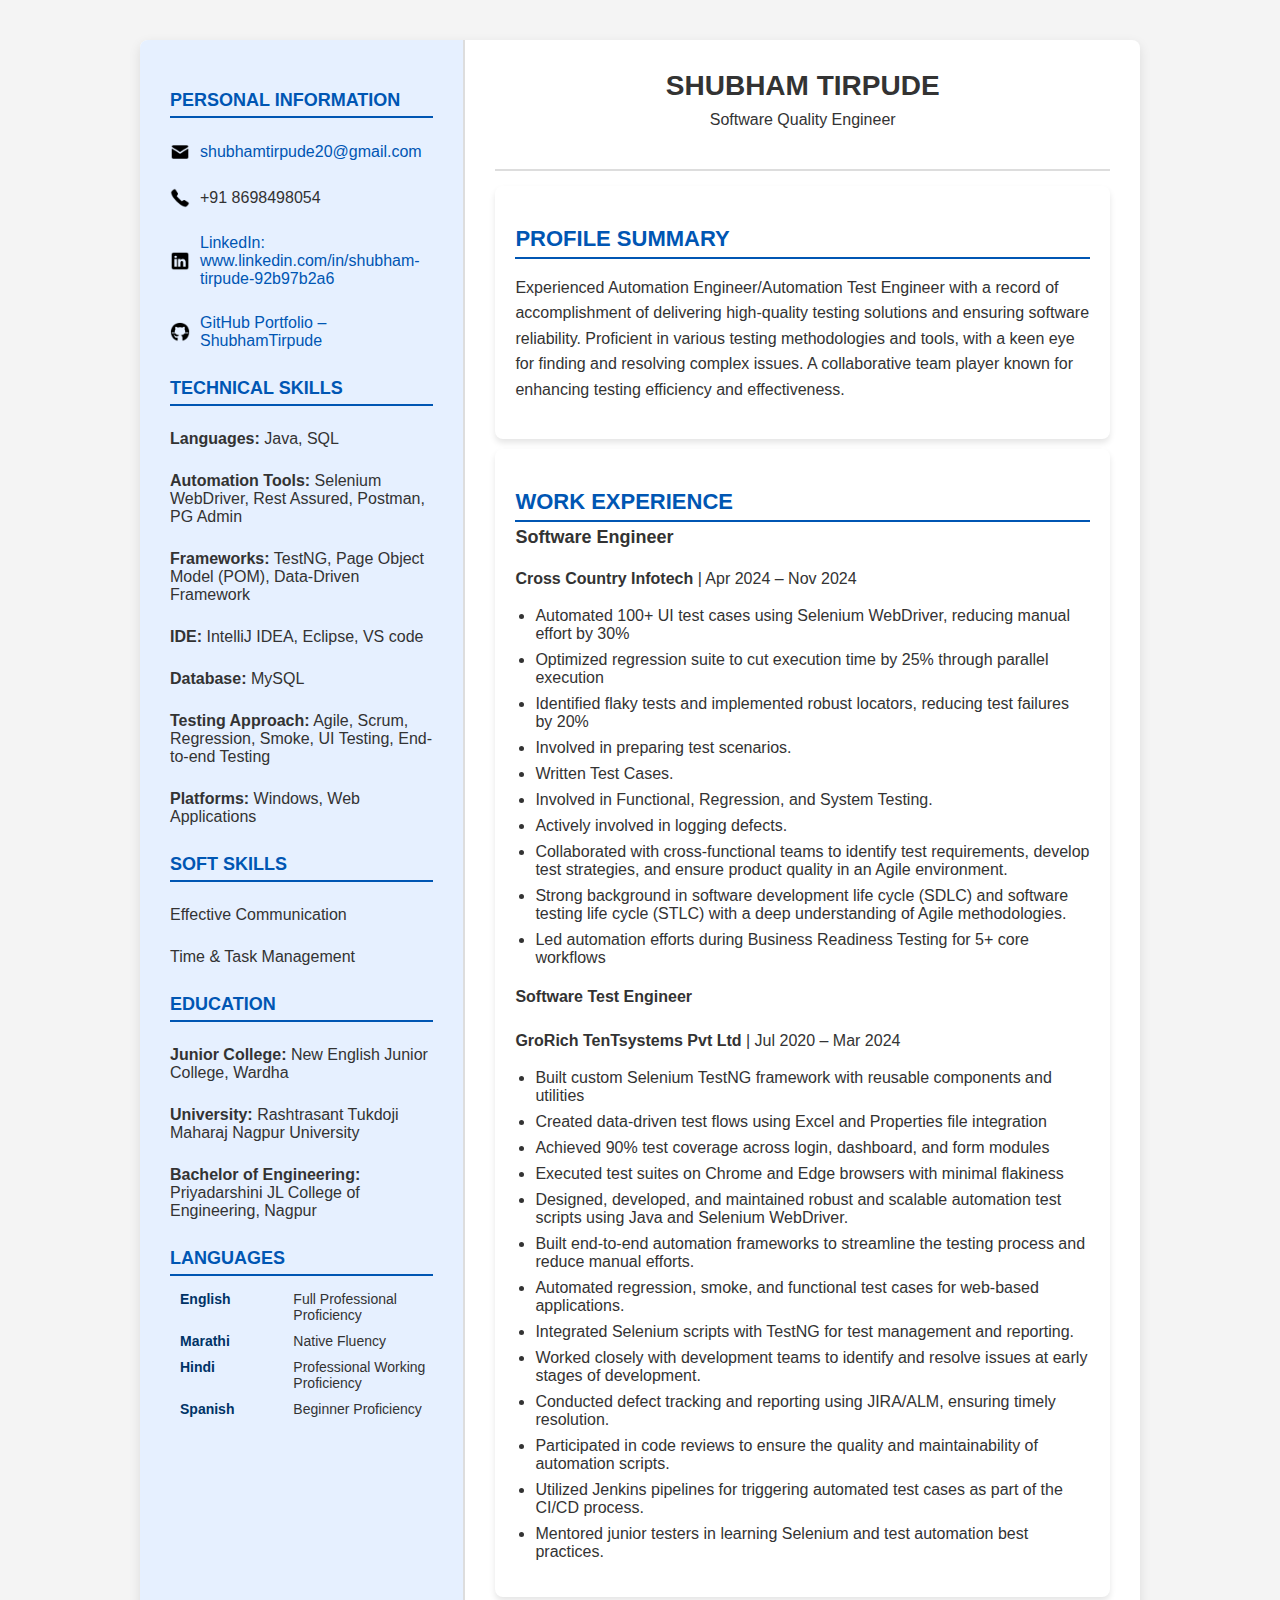
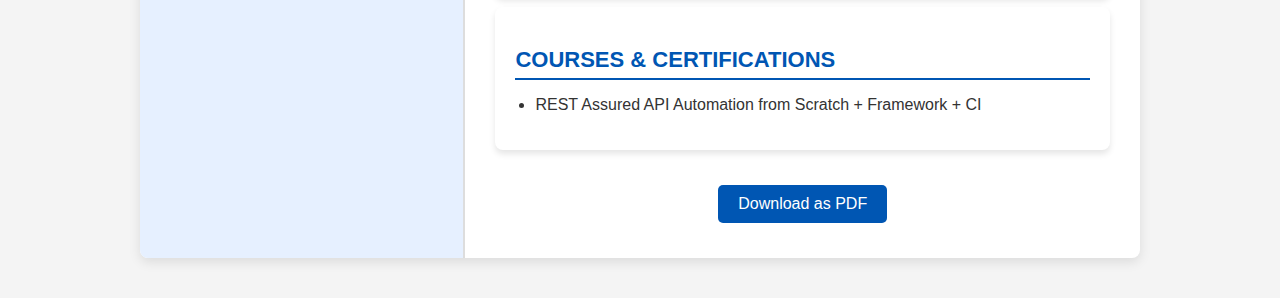
==== Shubham_Tirpude_Resume_Version2.html @ e66fa81f "new resume commit" ====
<!DOCTYPE html>
<html lang="en">
<head>
    <meta charset="UTF-8" />
    <meta name="viewport" content="width=device-width, initial-scale=1.0"/>
    <title>Resume - Shubham Tirpude</title>
    <link rel="stylesheet" href="Shubham_NewCssStyle.css" />
</head>
<body>
    <div class="resume-container">
        <!-- Sidebar -->
        <aside class="sidebar">
            <div class="profile-section">
                <h2>PERSONAL INFORMATION</h2>
                <ul>
                    <li><img src="./Icons/EmailIconBlack.png" alt="Email Icon" width="20"> <a href="mailto:shubhamtirpude20@gmail.com">shubhamtirpude20@gmail.com</a></li>
                    <li><img src="./Icons/PhoneIcon.png" alt="Phone Icon" width="20"> +91 8698498054</li>
                    <li><img src="./Icons/icons8-linkedin-48.png" alt="LinkedIn Icon" width="20"> <a href="www.linkedin.com/in/shubham-tirpude-92b97b2a6">LinkedIn: www.linkedin.com/in/shubham-tirpude-92b97b2a6</a></li>
                    <li><img src="./Icons/GitIcon.png" alt="GitHub Icon" width="20"> <a href="https://github.com/shubhamieshubhism/testingAutomation.git">GitHub Portfolio – ShubhamTirpude</a></li>
                </ul>
            </div>

            <div class="skills-section">
                <h2>TECHNICAL SKILLS</h2>
                <ul>
                    <li><strong>Languages:</strong> Java, SQL</li>
                    <li><strong>Automation Tools:</strong> Selenium WebDriver, Rest Assured, Postman, PG Admin</li>
                    <li><strong>Frameworks:</strong> TestNG, Page Object Model (POM), Data-Driven Framework</li>
                    <li><strong>IDE:</strong> IntelliJ IDEA, Eclipse, VS code</li>
                    <li><strong>Database:</strong> MySQL</li>
                    <li><strong>Testing Approach:</strong> Agile, Scrum, Regression, Smoke, UI Testing, End-to-end Testing</li>
                    <li><strong>Platforms:</strong> Windows, Web Applications</li>
                </ul>
            </div>

            <div class="other-details">
                <h2>SOFT SKILLS</h2>
                <ul>
                    <li>Effective Communication</li>
                    <li>Time & Task Management</li>
                </ul>
            </div>

            <div class="education">
                <h2>EDUCATION</h2>
                <ul>
                    <li>
                        <strong>Junior College:</strong>
                        New English Junior College, Wardha
                    </li>

                    <li>
                        <strong>University:</strong>
                        Rashtrasant Tukdoji Maharaj Nagpur University
                    </li>

                    <li>
                        <strong>Bachelor of Engineering:</strong>
                        Priyadarshini JL College of Engineering, Nagpur
                    </li>
                    
                </ul>
            </div>


            <div class="languages">
                <h2>LANGUAGES</h2>
                <div class="language-grid">
                    <div class="language-item">
                        <span class="language-name">English</span>
                        <span class="language-level">Full Professional Proficiency</span>
                    </div>
                    <div class="language-item">
                        <span class="language-name">Marathi</span>
                        <span class="language-level">Native Fluency</span>
                    </div>
                    <div class="language-item">
                        <span class="language-name">Hindi</span>
                        <span class="language-level">Professional Working Proficiency</span>
                    </div>

                    <div class="language-item">
                        <span class="language-name">Spanish</span>
                        <span class="language-level">Beginner Proficiency</span>
                    </div>
                </div>
            </div>
        </aside>

        <!-- Main Content -->
        <main class="content">
            <header>
                <h1 class="styled-heading">SHUBHAM TIRPUDE</h1>
                <p class="designation">Software Quality Engineer</p>
            </header>

            <section class="profile-summary">
                <h2>PROFILE SUMMARY</h2>
                <p>Experienced Automation Engineer/Automation Test Engineer with a record of accomplishment of delivering high-quality testing solutions and ensuring software reliability. Proficient in various testing methodologies and tools, with a keen eye for finding and resolving complex issues. A collaborative team player known for enhancing testing efficiency and effectiveness.</p>
            </section>

            <section class="work-experience">
                <h2>WORK EXPERIENCE</h2>
                <h3>Software Engineer</h3>
                <p><strong>Cross Country Infotech</strong> | Apr 2024 – Nov 2024</p>
                <ul>
                    <li>Automated 100+ UI test cases using Selenium WebDriver, reducing manual effort by 30%</li>
                    <li>Optimized regression suite to cut execution time by 25% through parallel execution</li>
                    <li>Identified flaky tests and implemented robust locators, reducing test failures by 20%</li>
                    <li>Involved in preparing test scenarios.</li>
                    <li>Written Test Cases.</li>
                    <li>Involved in Functional, Regression, and System Testing.</li>
                    <li>Actively involved in logging defects.</li>
                    <li>Collaborated with cross-functional teams to identify test requirements, develop test strategies, and ensure product quality in an Agile environment.</li>
                    <li>Strong background in software development life cycle (SDLC) and software testing life cycle (STLC) with a deep understanding of Agile methodologies.</li>
                    <li>Led automation efforts during Business Readiness Testing for 5+ core workflows</li>    
                </ul>

                <h4>Software Test Engineer</h4>
                <p><strong>GroRich TenTsystems Pvt Ltd</strong> | Jul 2020 – Mar 2024</p>
                <ul>
                    <li>Built custom Selenium TestNG framework with reusable components and utilities</li>
                    <li>Created data-driven test flows using Excel and Properties file integration</li>
                    <li>Achieved 90% test coverage across login, dashboard, and form modules</li>
                    <li>Executed test suites on Chrome and Edge browsers with minimal flakiness</li>
                    <li>Designed, developed, and maintained robust and scalable automation test scripts using Java and Selenium WebDriver.</li>
                    <li>Built end-to-end automation frameworks to streamline the testing process and reduce manual efforts.</li>
                    <li>Automated regression, smoke, and functional test cases for web-based applications.</li>
                    <li>Integrated Selenium scripts with TestNG for test management and reporting.</li>
                    <li>Worked closely with development teams to identify and resolve issues at early stages of development.</li>
                    <li>Conducted defect tracking and reporting using JIRA/ALM, ensuring timely resolution.</li>
                    <li>Participated in code reviews to ensure the quality and maintainability of automation scripts.</li>
                    <li>Utilized Jenkins pipelines for triggering automated test cases as part of the CI/CD process.</li>
                    <li>Mentored junior testers in learning Selenium and test automation best practices.</li>
                </ul>
                
            </section>

            
                
            </section>

            <section>
                <div class="certifications">
                    <h2>COURSES & CERTIFICATIONS</h2>
                    <ul>
                        <li>REST Assured API Automation from Scratch + Framework + CI</li>
                    </ul>
                </div>
            </section>

            <div class="download-buttons">
                <button onclick="window.print()">Download as PDF</button>
            </div>
        </main>
    </div>
</body>
</html>
---- Shubham_NewCssStyle.css ----
body {
    font-family: 'Arial', sans-serif;
    margin: 0;
    padding: 0;
    background-color: #f4f4f4;
}

.resume-container {
    display: flex;
    max-width: 1000px;
    margin: 40px auto;
    background: #fff;
    box-shadow: 0px 4px 12px rgba(0, 0, 0, 0.1);
    border-radius: 8px;
    overflow: hidden;
}

/* Sidebar */
.sidebar {
    width: 30%;
    background: #e6f0ff;
    padding: 30px;
    color: #333;
    border-right: 2px solid #ddd;
}

.sidebar h2 {
    font-size: 18px;
    font-weight: bold;
    color: #0056b3;
    border-bottom: 2px solid #0056b3;
    padding-bottom: 5px;
    margin-bottom: 15px;
}

.sidebar ul {
    list-style-type: none;
    padding: 0;
}

.sidebar ul li {
    padding: 8px 0;
    transition: background 0.2s ease;
}

.sidebar ul li:hover {
    background-color: #dce9ff;
    border-radius: 4px;
    cursor: pointer;
    padding-left: 5px;
}

.sidebar a {
    color: #0056b3;
    text-decoration: none;
}

.sidebar a:hover {
    text-decoration: underline;
}

.profile-section ul li {
    display: flex;
    align-items: center;
    margin-bottom: 10px;
}

.profile-section ul li img {
    margin-right: 10px;
}

.language-grid {
    display: grid;
    grid-template-columns: 1fr 1.5fr;
    gap: 10px 20px;
    padding-left: 10px;
    margin-top: 10px;
    font-size: 14px;
}

.language-item {
    display: contents;
}

.language-name {
    font-weight: 600;
    color: #003366;
}

.language-level {
    color: #333;
}

.education-grid {
    display: flex;
    flex-direction: column;
    gap: 10px;
    margin-top: 10px;
}

.education-item {
    padding: 8px 0;
}

/* Main Content */
.content {
    width: 70%;
    padding: 30px;
    color: #333;
}

header {
    text-align: center;
    padding-bottom: 20px;
    margin-bottom: 15px;
    border-bottom: 2px solid #ddd;
}

header h1 {
    font-size: 28px;
    margin: 0;
    color: #333;
}

.designation {
    font-size: 16px;
    color: #333;
    margin-top: 5px;
}

h2 {
    color: #0056b3;
    font-size: 22px;
    border-bottom: 2px solid #0056b3;
    padding-bottom: 5px;
    margin-top: 20px;
    margin-bottom: 5px;
}

h3 {
    margin-top: 5px;
    font-size: 18px;
    color: #333;
}

p {
    font-size: 16px;
    color: #333;
    line-height: 1.6;
}

ul {
    padding-left: 20px;
    list-style-type: disc;
}

ul li {
    font-size: 16px;
    margin-bottom: 8px;
}

/* Card sections */
.projects,
.profile-summary,
.work-experience,
.certifications {
    padding: 20px;
    margin-top: 10px;
    border-radius: 8px;
    box-shadow: 0 4px 6px rgba(0, 0, 0, 0.1);
}

/* Download Buttons */
.download-buttons {
    margin-top: 30px;
    text-align: center;
}

.download-buttons button {
    background-color: #0056b3;
    color: white;
    font-size: 16px;
    padding: 10px 20px;
    border: none;
    border-radius: 5px;
    cursor: pointer;
    margin: 5px;
}

.download-buttons button:hover {
    background-color: #003d80;
}

/* Responsive Layout */
@media screen and (max-width: 768px) {
    .resume-container {
        flex-direction: column;
        margin: 20px;
    }

    .sidebar,
    .content {
        width: 100%;
        border-radius: 8px;
    }

    .sidebar {
        border-right: none;
        border-bottom: 2px solid #ddd;
    }
}

/* Print Styles */
@media print {
    body {
        background: white;
        color: black;
    }

    .resume-container {
        box-shadow: none;
        margin: 0;
        width: 100%;
    }

    .download-buttons {
        display: none;
    }

    .sidebar {
        page-break-after: always;
    }
}
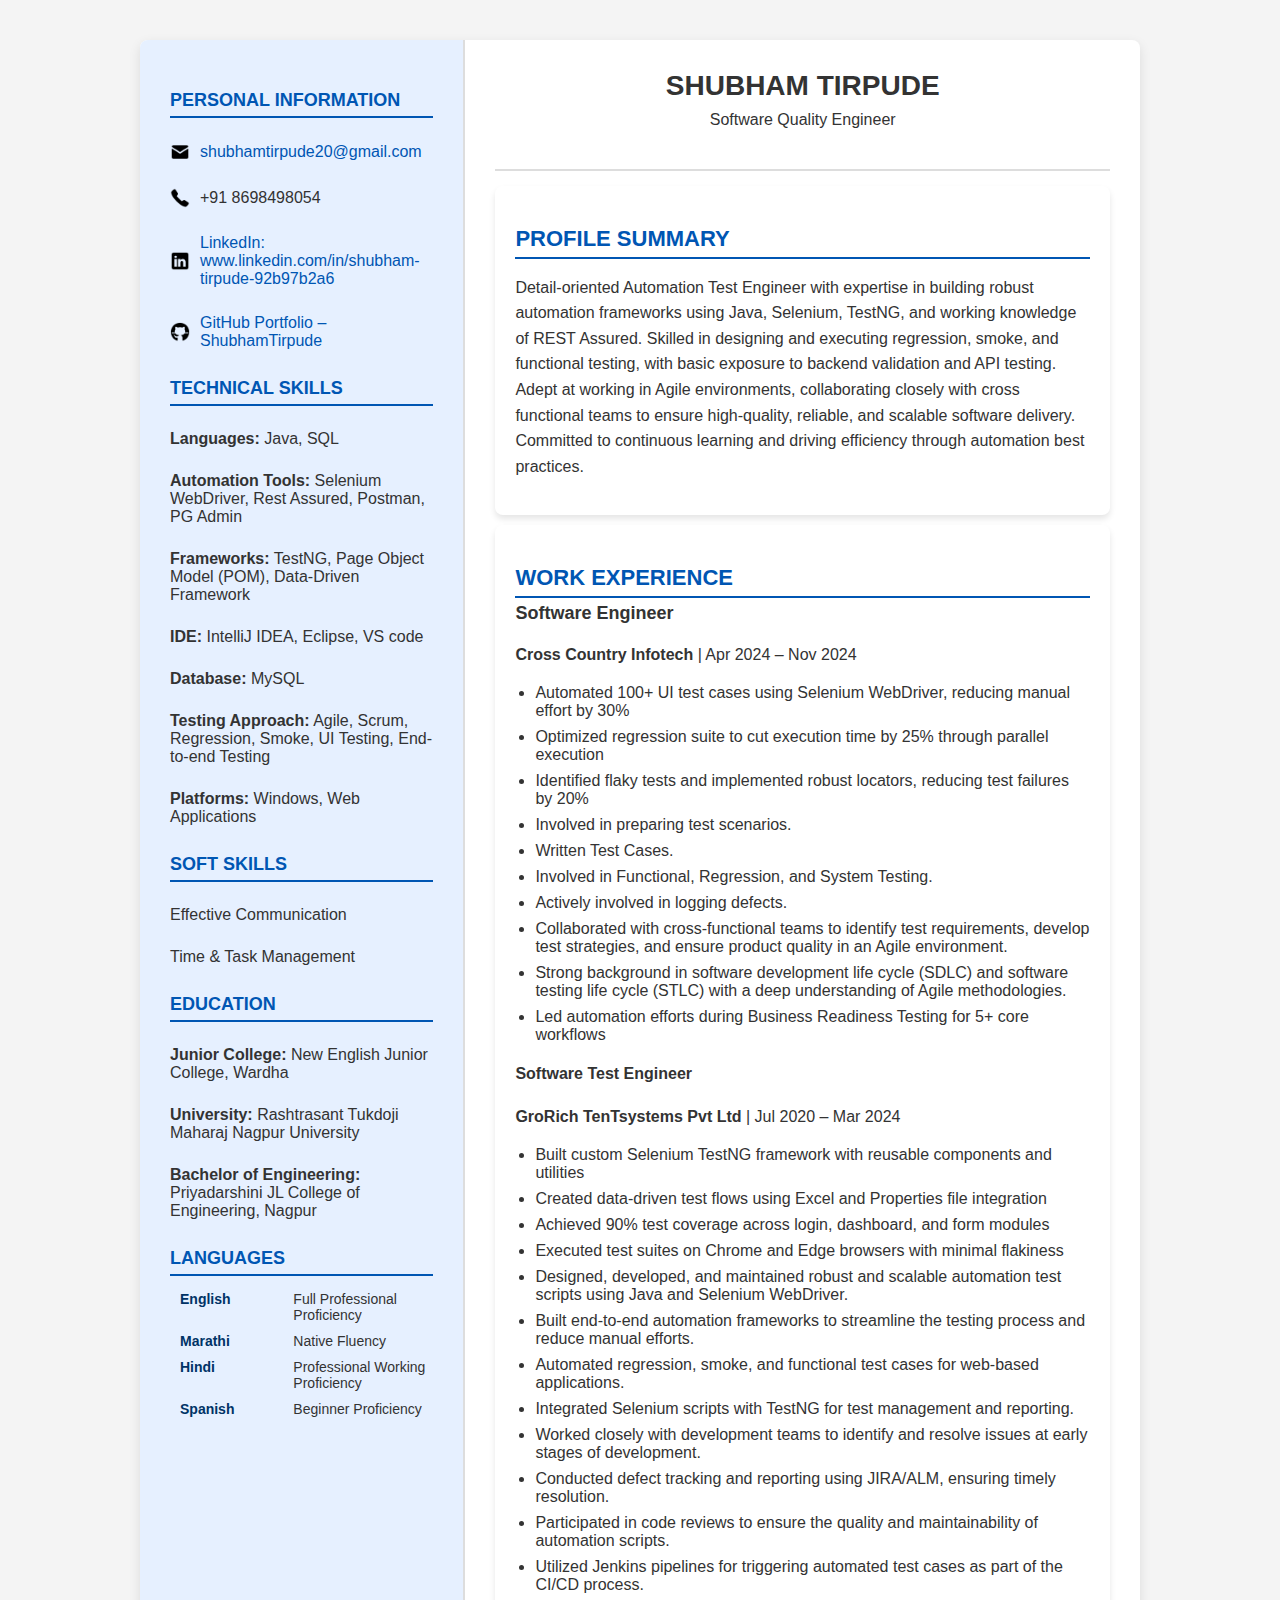
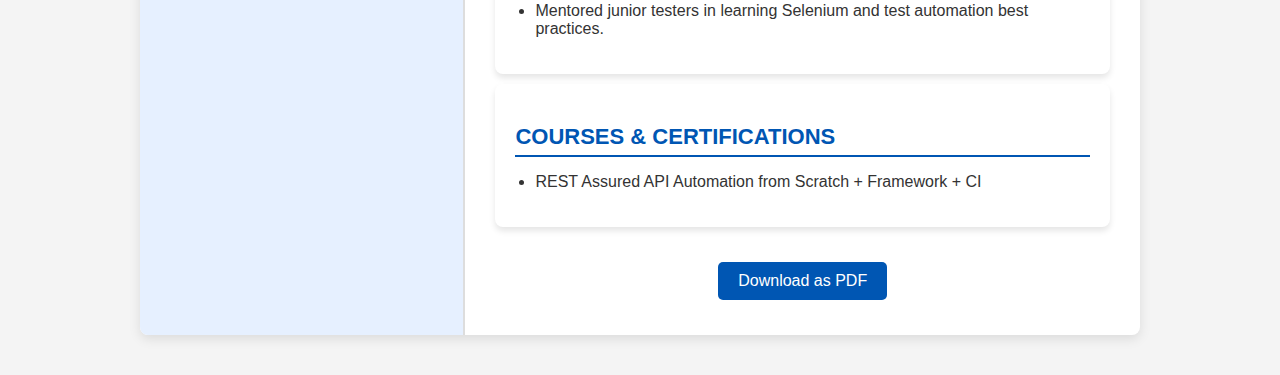
==== commit 9d401798: "Changes commit in resume" ====
--- a/Shubham_Tirpude_Resume_Version2.html
+++ b/Shubham_Tirpude_Resume_Version2.html
@@ -96,7 +96,14 @@
 
             <section class="profile-summary">
                 <h2>PROFILE SUMMARY</h2>
-                <p>Experienced Automation Engineer/Automation Test Engineer with a record of accomplishment of delivering high-quality testing solutions and ensuring software reliability. Proficient in various testing methodologies and tools, with a keen eye for finding and resolving complex issues. A collaborative team player known for enhancing testing efficiency and effectiveness.</p>
+                <p>Detail-oriented Automation Test Engineer with expertise in building robust
+                    automation frameworks using Java, Selenium, TestNG, and working knowledge
+                    of REST Assured. Skilled in designing and executing regression, smoke, and
+                    functional testing, with basic exposure to backend validation and API testing.
+                    Adept at working in Agile environments, collaborating closely with cross functional teams to ensure high-quality, reliable, and scalable software delivery.
+                    Committed to continuous learning and driving efficiency through automation best
+                    practices.
+                    </p>
             </section>
 
             <section class="work-experience">
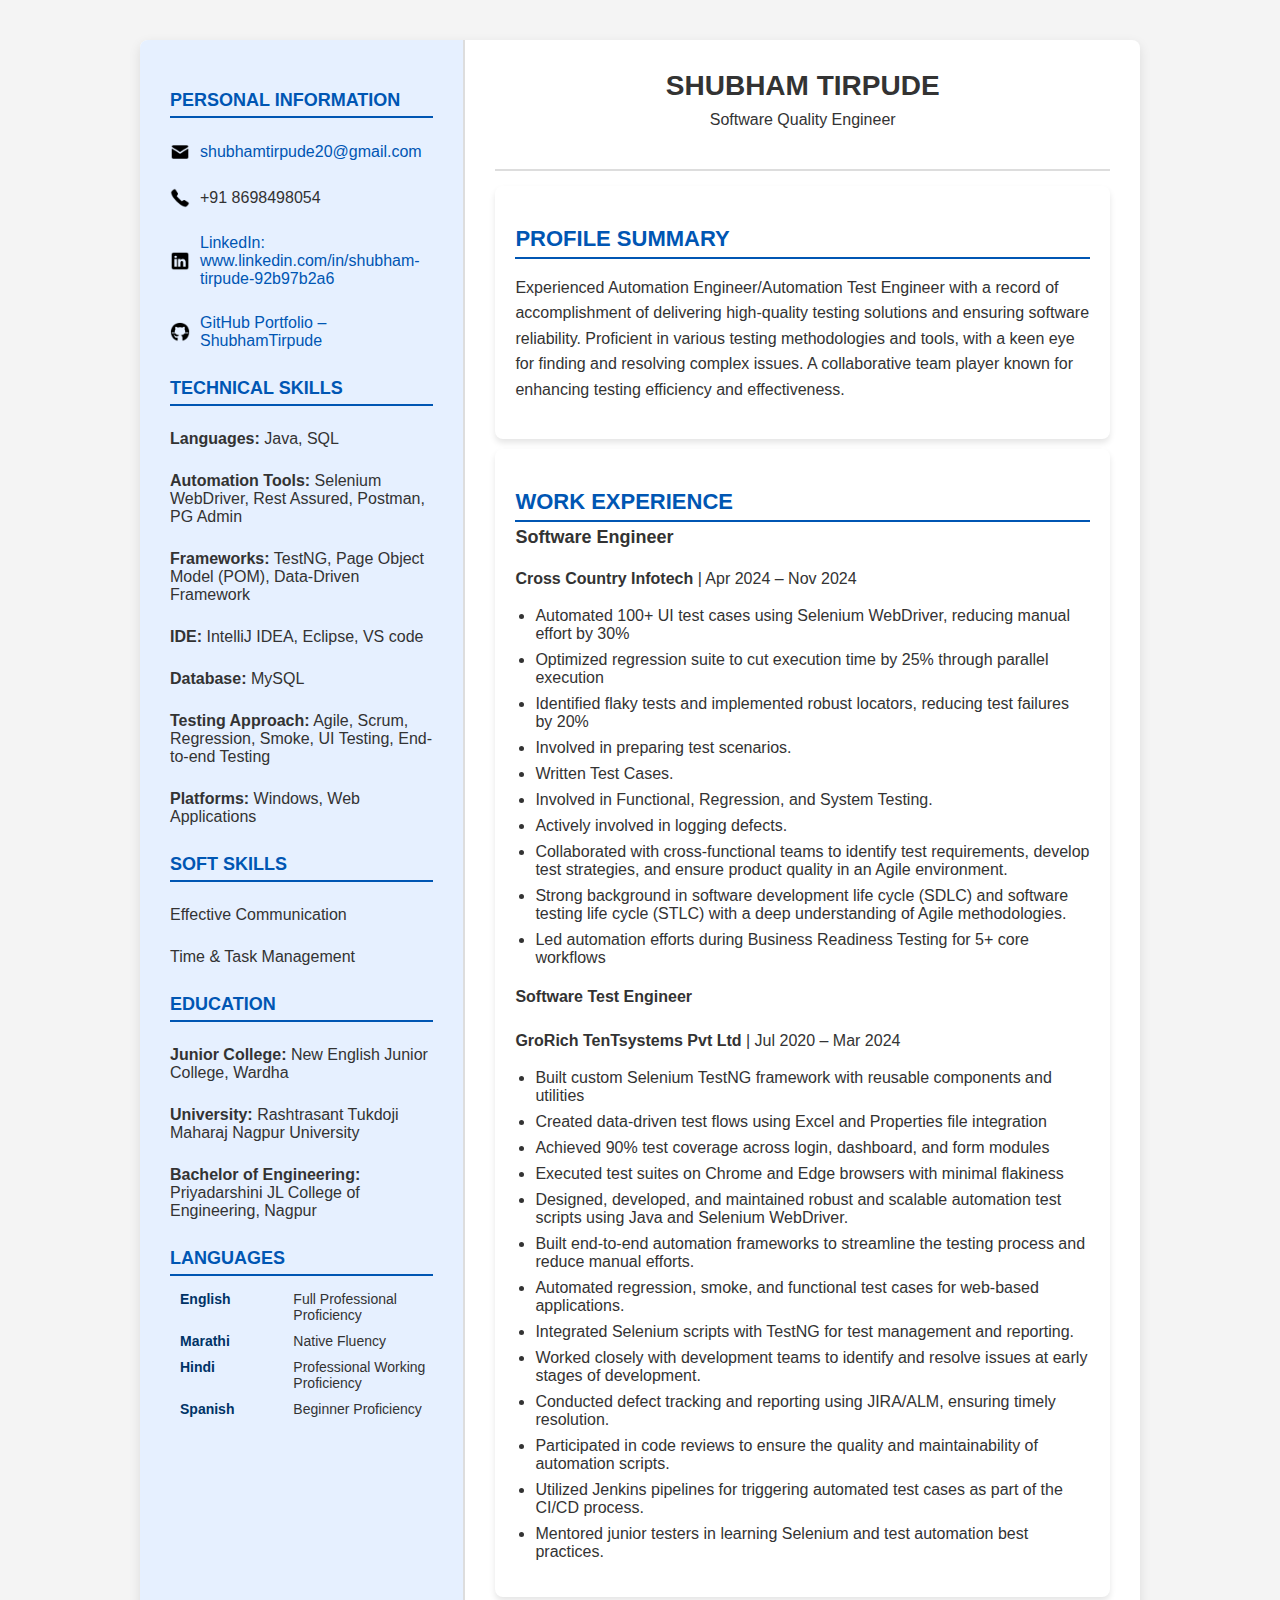
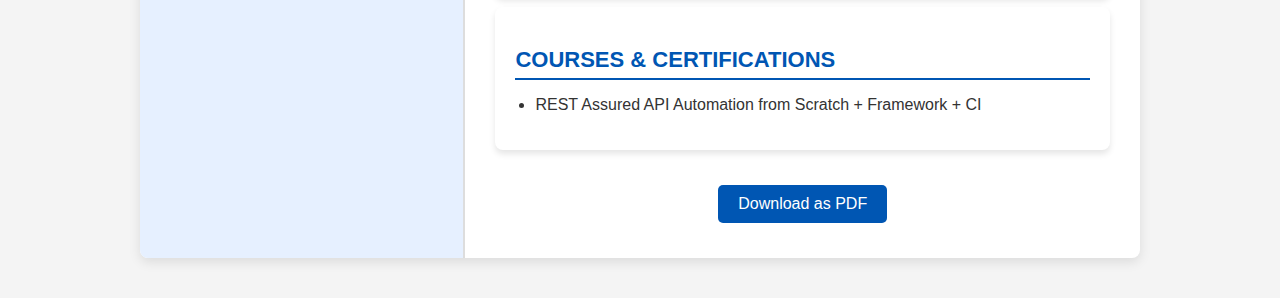
==== commit 9e495aa0: "profile summary changes commit" ====
--- a/Shubham_Tirpude_Resume_Version2.html
+++ b/Shubham_Tirpude_Resume_Version2.html
@@ -96,13 +96,7 @@
 
             <section class="profile-summary">
                 <h2>PROFILE SUMMARY</h2>
-                <p>Detail-oriented Automation Test Engineer with expertise in building robust
-                    automation frameworks using Java, Selenium, TestNG, and working knowledge
-                    of REST Assured. Skilled in designing and executing regression, smoke, and
-                    functional testing, with basic exposure to backend validation and API testing.
-                    Adept at working in Agile environments, collaborating closely with cross functional teams to ensure high-quality, reliable, and scalable software delivery.
-                    Committed to continuous learning and driving efficiency through automation best
-                    practices.
+                <p>Experienced Automation Engineer/Automation Test Engineer with a record of accomplishment of delivering high-quality testing solutions and ensuring software reliability. Proficient in various testing methodologies and tools, with a keen eye for finding and resolving complex issues. A collaborative team player known for enhancing testing efficiency and effectiveness. 
                     </p>
             </section>
 
